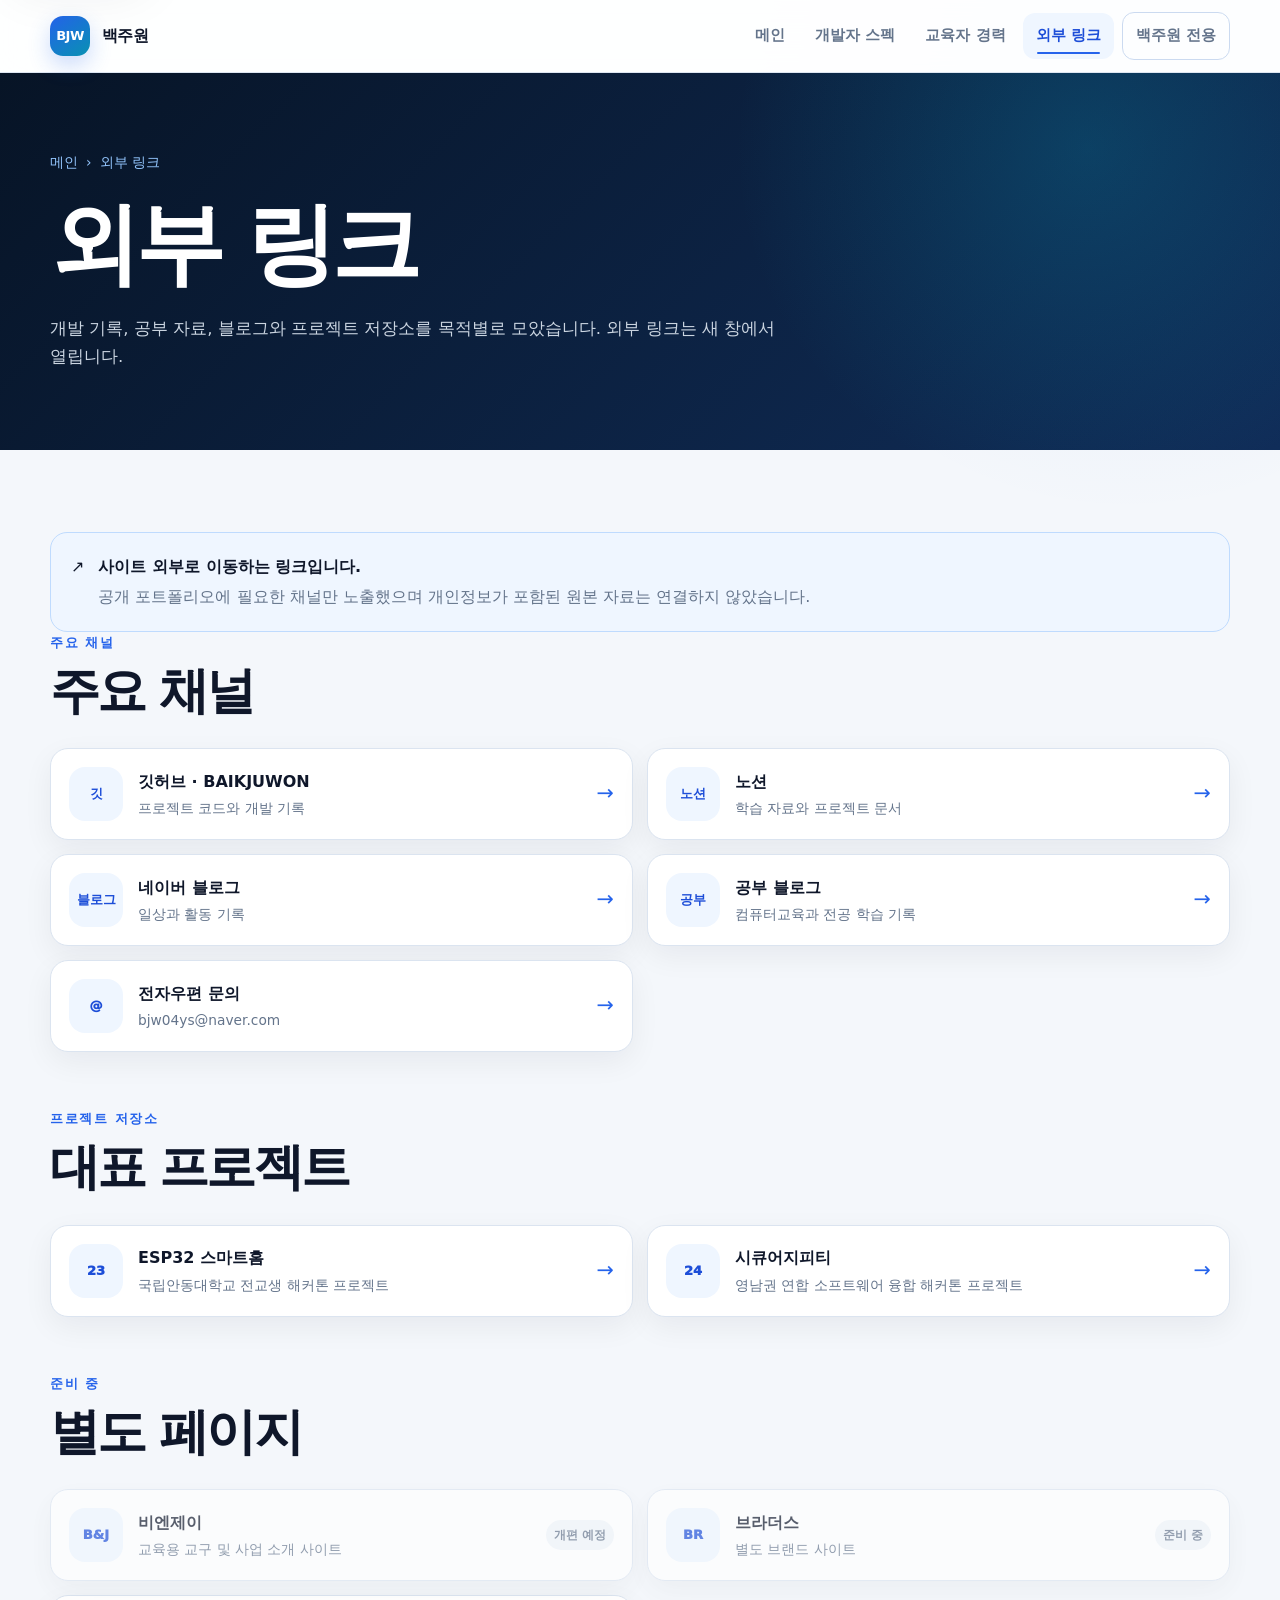
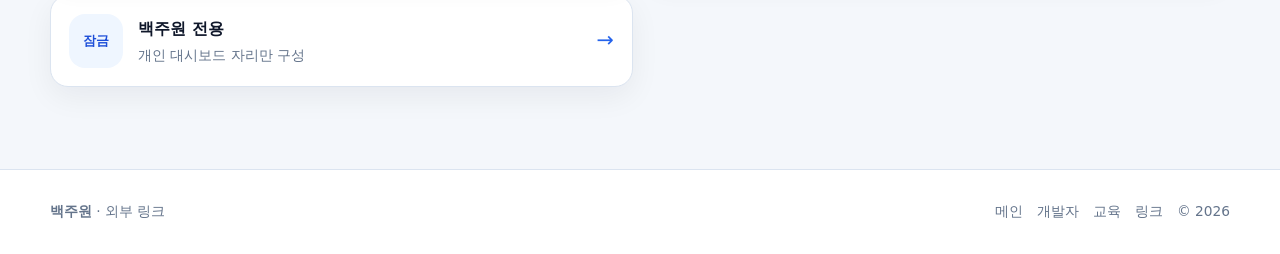
==== links.html @ cc7209dc "Add files via upload" ====
<!doctype html>
<html lang="ko">
<head>
  <meta charset="utf-8">
  <meta name="viewport" content="width=device-width, initial-scale=1">
  <meta name="description" content="백주원의 깃허브, 노션, 블로그와 대표 프로젝트 저장소를 모은 외부 링크 페이지입니다.">
  <meta name="theme-color" content="#071426">
  <title>백주원 | 외부 링크</title>
  <link rel="icon" href="assets/img/favicon.svg" type="image/svg+xml">
  <link rel="stylesheet" href="assets/css/style.css">
  <script defer src="assets/js/main.js"></script>
</head>
<body><a class="skip-link" href="#main">본문으로 이동</a>
<nav class="site-nav" aria-label="주요 메뉴">
  <div class="nav-inner">
    <a class="brand" href="index.html"><span class="brand-mark">BJW</span><span>백주원</span></a>
    <button class="nav-toggle" type="button" aria-label="메뉴 열기" aria-expanded="false"><span></span></button>
    <div class="nav-links"><a class="" href="index.html">메인</a><a class="" href="developer.html">개발자 스펙</a><a class="" href="educator.html">교육자 경력</a><a class="is-active " href="links.html">외부 링크</a><a class="private-link" href="private.html">백주원 전용</a></div>
  </div>
</nav>
<main id="main"><header class="page-hero"><div class="shell"><div class="breadcrumb"><a href="index.html">메인</a><span>›</span><span>외부 링크</span></div><h1>외부 링크</h1><p class="lead">개발 기록, 공부 자료, 블로그와 프로젝트 저장소를 목적별로 모았습니다. 외부 링크는 새 창에서 열립니다.</p></div></header>
<section class="section"><div class="shell">
  <div class="notice reveal"><div>↗</div><div><strong>사이트 외부로 이동하는 링크입니다.</strong><p>공개 포트폴리오에 필요한 채널만 노출했으며 개인정보가 포함된 원본 자료는 연결하지 않았습니다.</p></div></div>
  <div class="link-group reveal"><div class="section-heading"><div><p class="eyebrow">주요 채널</p><h2>주요 채널</h2></div></div><div class="link-grid">
    <a class="link-card" href="https://github.com/BAIKJUWON" target="_blank" rel="noopener"><span class="link-symbol">깃</span><div><strong>깃허브 · BAIKJUWON</strong><p>프로젝트 코드와 개발 기록</p></div><span class="link-arrow">→</span></a>
    <a class="link-card" href="https://baikjuwon.notion.site" target="_blank" rel="noopener"><span class="link-symbol">노션</span><div><strong>노션</strong><p>학습 자료와 프로젝트 문서</p></div><span class="link-arrow">→</span></a>
    <a class="link-card" href="https://blog.naver.com/bjw04ys" target="_blank" rel="noopener"><span class="link-symbol">블로그</span><div><strong>네이버 블로그</strong><p>일상과 활동 기록</p></div><span class="link-arrow">→</span></a>
    <a class="link-card" href="https://blog.naver.com/comedubjw" target="_blank" rel="noopener"><span class="link-symbol">공부</span><div><strong>공부 블로그</strong><p>컴퓨터교육과 전공 학습 기록</p></div><span class="link-arrow">→</span></a>
    <a class="link-card" href="mailto:bjw04ys@naver.com"><span class="link-symbol">@</span><div><strong>전자우편 문의</strong><p>bjw04ys@naver.com</p></div><span class="link-arrow">→</span></a>
  </div></div>
  <div class="link-group reveal"><div class="section-heading"><div><p class="eyebrow">프로젝트 저장소</p><h2>대표 프로젝트</h2></div></div><div class="link-grid">
    <a class="link-card" href="https://github.com/BAIKJUWON/AnuHackerton" target="_blank" rel="noopener"><span class="link-symbol">23</span><div><strong>ESP32 스마트홈</strong><p>국립안동대학교 전교생 해커톤 프로젝트</p></div><span class="link-arrow">→</span></a>
    <a class="link-card" href="https://github.com/BAIKJUWON/Anu-Dong-a-Hackerton" target="_blank" rel="noopener"><span class="link-symbol">24</span><div><strong>시큐어지피티</strong><p>영남권 연합 소프트웨어 융합 해커톤 프로젝트</p></div><span class="link-arrow">→</span></a>
  </div></div>
  <div class="link-group reveal"><div class="section-heading"><div><p class="eyebrow">준비 중</p><h2>별도 페이지</h2></div></div><div class="link-grid">
    <div class="link-card disabled"><span class="link-symbol">B&amp;J</span><div><strong>비엔제이</strong><p>교육용 교구 및 사업 소개 사이트</p></div><span class="status-chip">개편 예정</span></div>
    <div class="link-card disabled"><span class="link-symbol">BR</span><div><strong>브라더스</strong><p>별도 브랜드 사이트</p></div><span class="status-chip">준비 중</span></div>
    <a class="link-card" href="private.html"><span class="link-symbol">잠금</span><div><strong>백주원 전용</strong><p>개인 대시보드 자리만 구성</p></div><span class="link-arrow">→</span></a>
  </div></div>
</div></section></main><footer class="footer"><div class="shell footer-inner"><div><strong>백주원</strong> · 외부 링크</div><div class="footer-links"><a href="index.html">메인</a><a href="developer.html">개발자</a><a href="educator.html">교육</a><a href="links.html">링크</a><span>© <span data-year></span></span></div></div></footer>
</body>
</html>
---- assets/css/style.css ----
:root {
  --bg: #f4f7fb;
  --surface: #ffffff;
  --surface-soft: #eef4ff;
  --navy: #071426;
  --navy-2: #0d2344;
  --ink: #0f172a;
  --ink-soft: #334155;
  --muted: #64748b;
  --line: #dbe4f0;
  --blue: #2563eb;
  --blue-strong: #1d4ed8;
  --cyan: #0891b2;
  --green: #15803d;
  --gold: #b7791f;
  --danger: #dc2626;
  --shadow: 0 18px 55px rgba(15, 23, 42, .09);
  --shadow-soft: 0 10px 30px rgba(15, 23, 42, .06);
  --radius-xl: 30px;
  --radius-lg: 22px;
  --radius-md: 15px;
  --shell: 1180px;
}

* { box-sizing: border-box; }
html { scroll-behavior: smooth; }
body {
  margin: 0;
  color: var(--ink);
  background:
    radial-gradient(circle at 88% 7%, rgba(37, 99, 235, .08), transparent 24rem),
    var(--bg);
  font-family: system-ui, -apple-system, BlinkMacSystemFont, "Segoe UI", "Noto Sans KR", sans-serif;
  line-height: 1.72;
  word-break: keep-all;
}
a { color: inherit; text-decoration: none; }
img { display: block; max-width: 100%; }
button { font: inherit; }
::selection { background: #bfdbfe; color: #172554; }

.skip-link {
  position: fixed;
  left: 16px;
  top: -80px;
  z-index: 5000;
  padding: 10px 14px;
  border-radius: 10px;
  background: #fff;
  color: var(--blue);
  box-shadow: var(--shadow);
}
.skip-link:focus { top: 16px; }

.shell { width: min(calc(100% - 40px), var(--shell)); margin: 0 auto; }

.site-nav {
  position: sticky;
  top: 0;
  z-index: 1000;
  border-bottom: 1px solid rgba(219, 228, 240, .9);
  background: rgba(255, 255, 255, .9);
  backdrop-filter: blur(18px);
}
.nav-inner {
  width: min(calc(100% - 40px), var(--shell));
  min-height: 72px;
  margin: 0 auto;
  display: flex;
  align-items: center;
  justify-content: space-between;
  gap: 26px;
}
.brand {
  display: inline-flex;
  align-items: center;
  gap: 12px;
  font-size: 1.02rem;
  font-weight: 900;
  letter-spacing: -.035em;
}
.brand-mark {
  display: grid;
  place-items: center;
  width: 40px;
  height: 40px;
  border-radius: 13px;
  color: #fff;
  background: linear-gradient(145deg, var(--blue), var(--cyan));
  box-shadow: 0 9px 22px rgba(37, 99, 235, .24);
  font-size: .82rem;
}
.nav-links { display: flex; align-items: center; gap: 4px; }
.nav-links a {
  position: relative;
  padding: 10px 13px;
  border-radius: 12px;
  color: var(--muted);
  font-size: .93rem;
  font-weight: 750;
  transition: .18s ease;
}
.nav-links a:hover,
.nav-links a.is-active { color: var(--blue-strong); background: #eff6ff; }
.nav-links a.is-active::after {
  content: "";
  position: absolute;
  left: 14px;
  right: 14px;
  bottom: 5px;
  height: 2px;
  border-radius: 999px;
  background: var(--blue);
}
.nav-links .private-link { margin-left: 4px; border: 1px solid #cbdaf0; }
.nav-toggle {
  display: none;
  width: 44px;
  height: 44px;
  border: 1px solid var(--line);
  border-radius: 13px;
  background: #fff;
  color: var(--ink);
  cursor: pointer;
}
.nav-toggle span,
.nav-toggle::before,
.nav-toggle::after {
  content: "";
  display: block;
  width: 20px;
  height: 2px;
  margin: 4px auto;
  border-radius: 999px;
  background: currentColor;
}

.hero {
  position: relative;
  overflow: hidden;
  color: #fff;
  background:
    radial-gradient(circle at 76% 24%, rgba(8, 145, 178, .28), transparent 22rem),
    radial-gradient(circle at 20% 85%, rgba(37, 99, 235, .35), transparent 26rem),
    linear-gradient(140deg, #07101f 0%, #0c1830 54%, #102a51 100%);
}
.hero::before {
  content: "";
  position: absolute;
  inset: 0;
  opacity: .22;
  background-image:
    linear-gradient(rgba(255,255,255,.06) 1px, transparent 1px),
    linear-gradient(90deg, rgba(255,255,255,.06) 1px, transparent 1px);
  background-size: 42px 42px;
  mask-image: linear-gradient(to bottom, #000, transparent 85%);
}
.hero-inner {
  position: relative;
  z-index: 1;
  min-height: 650px;
  display: grid;
  grid-template-columns: 1.35fr .65fr;
  align-items: center;
  gap: 68px;
  padding: 88px 0;
}
.kicker {
  display: inline-flex;
  align-items: center;
  gap: 9px;
  margin-bottom: 18px;
  padding: 8px 13px;
  border: 1px solid rgba(255,255,255,.16);
  border-radius: 999px;
  background: rgba(255,255,255,.07);
  color: #bfdbfe;
  font-size: .84rem;
  font-weight: 800;
}
.live-dot {
  width: 8px;
  height: 8px;
  border-radius: 50%;
  background: #22c55e;
  box-shadow: 0 0 0 6px rgba(34,197,94,.15);
}
.hero h1 {
  margin: 0;
  max-width: 760px;
  font-size: clamp(3.45rem, 8vw, 7.2rem);
  line-height: .96;
  letter-spacing: -.075em;
}
.hero h1 span {
  display: block;
  margin-top: 20px;
  color: #93c5fd;
  font-size: .30em;
  line-height: 1.4;
  letter-spacing: -.02em;
}
.hero-desc { max-width: 720px; color: #cbd5e1; font-size: 1.05rem; }
.hero-actions { display: flex; flex-wrap: wrap; gap: 12px; margin-top: 30px; }
.profile-panel {
  position: relative;
  padding: 24px;
  border: 1px solid rgba(255,255,255,.16);
  border-radius: 30px;
  background: rgba(255,255,255,.09);
  box-shadow: 0 28px 70px rgba(0,0,0,.28);
  backdrop-filter: blur(14px);
}
.profile-frame {
  overflow: hidden;
  aspect-ratio: 4 / 5;
  border-radius: 22px;
  background: #dbeafe;
}
.profile-frame img { width: 100%; height: 100%; object-fit: cover; }
.profile-meta h2 { margin: 19px 0 6px; font-size: 1.7rem; }
.profile-meta p { margin: 0; color: #cbd5e1; }
.profile-tags { display: flex; flex-wrap: wrap; gap: 7px; margin-top: 14px; }
.profile-tags span {
  padding: 6px 9px;
  border: 1px solid rgba(255,255,255,.15);
  border-radius: 999px;
  color: #dbeafe;
  font-size: .78rem;
}
.signature { width: 120px; margin: 18px 0 0 auto; opacity: .9; filter: brightness(0) invert(1); }

.btn {
  display: inline-flex;
  align-items: center;
  justify-content: center;
  min-height: 45px;
  padding: 11px 18px;
  border: 1px solid transparent;
  border-radius: 13px;
  font-weight: 850;
  transition: transform .18s ease, background .18s ease, border-color .18s ease;
}
.btn:hover { transform: translateY(-2px); }
.btn-primary { background: #fff; color: var(--blue-strong); }
.btn-blue { background: var(--blue); color: #fff; }
.btn-outline { border-color: rgba(255,255,255,.34); color: #fff; background: rgba(255,255,255,.05); }
.btn-light { border-color: var(--line); background: #fff; color: var(--blue-strong); }
.btn-sm { min-height: 38px; padding: 8px 13px; border-radius: 11px; font-size: .86rem; }

.section { padding: 82px 0; }
.section.compact { padding: 50px 0; }
.section-heading {
  display: flex;
  align-items: end;
  justify-content: space-between;
  gap: 24px;
  margin-bottom: 28px;
}
.eyebrow {
  margin: 0 0 8px;
  color: var(--blue);
  font-size: .8rem;
  font-weight: 900;
  letter-spacing: .13em;
}
.section-heading h2,
.page-hero h1,
.resume-section-title h2 { margin: 0; line-height: 1.16; letter-spacing: -.055em; }
.section-heading h2 { font-size: clamp(2rem, 4vw, 3.15rem); }
.section-heading > p { max-width: 560px; margin: 0; color: var(--muted); }

.grid { display: grid; gap: 20px; }
.grid-2 { grid-template-columns: repeat(2, minmax(0, 1fr)); }
.grid-3 { grid-template-columns: repeat(3, minmax(0, 1fr)); }
.grid-4 { grid-template-columns: repeat(4, minmax(0, 1fr)); }
.bento { grid-template-columns: 1.15fr .85fr .85fr; }
.card {
  padding: 26px;
  border: 1px solid var(--line);
  border-radius: var(--radius-lg);
  background: var(--surface);
  box-shadow: var(--shadow-soft);
}
.card.dark { color: #fff; border-color: #1f3658; background: linear-gradient(145deg, var(--navy), var(--navy-2)); }
.card.accent { border-color: #bfdbfe; background: linear-gradient(145deg, #eff6ff, #f8fbff); }
.card h3 { margin: 15px 0 9px; font-size: 1.34rem; letter-spacing: -.035em; }
.card p { margin: 0; color: var(--muted); }
.card.dark p { color: #cbd5e1; }
.icon-box {
  display: grid;
  place-items: center;
  width: 52px;
  height: 52px;
  border-radius: 16px;
  background: #dbeafe;
  color: var(--blue-strong);
  font-weight: 900;
}
.card.dark .icon-box { background: rgba(255,255,255,.1); color: #93c5fd; }
.card-link { display: inline-flex; margin-top: 22px; color: var(--blue-strong); font-weight: 850; }
.card.dark .card-link { color: #93c5fd; }
.metric { color: var(--blue-strong); font-size: 2rem; font-weight: 950; letter-spacing: -.05em; }
.metric-label { display: block; margin-top: 4px; color: var(--muted); font-size: .9rem; }
.quick-strip { margin-top: -42px; position: relative; z-index: 5; }
.quick-list { display: grid; grid-template-columns: repeat(4, minmax(0, 1fr)); }
.quick-item { display: flex; gap: 12px; padding: 10px 18px; border-right: 1px solid var(--line); }
.quick-item:last-child { border-right: 0; }
.quick-number { color: var(--blue); font-weight: 950; }
.quick-item strong, .quick-item span { display: block; }
.quick-item div span { color: var(--muted); font-size: .84rem; }

.page-hero {
  padding: 78px 0;
  color: #fff;
  background:
    radial-gradient(circle at 85% 20%, rgba(8, 145, 178, .25), transparent 22rem),
    linear-gradient(135deg, #071426, #102d59);
}
.page-hero h1 { font-size: clamp(2.8rem, 7vw, 5.6rem); }
.page-hero .lead { max-width: 790px; margin: 18px 0 0; color: #cbd5e1; font-size: 1.04rem; }
.breadcrumb { display: flex; gap: 8px; margin-bottom: 18px; color: #93c5fd; font-size: .86rem; }

.tag-list { display: flex; flex-wrap: wrap; gap: 8px; }
.tag {
  display: inline-flex;
  align-items: center;
  min-height: 31px;
  padding: 5px 10px;
  border: 1px solid var(--line);
  border-radius: 999px;
  background: #f8fafc;
  color: var(--ink-soft);
  font-size: .79rem;
  font-weight: 800;
}
.tag.blue { border-color: #bfdbfe; background: #eff6ff; color: var(--blue-strong); }
.tag.green { border-color: #bbf7d0; background: #f0fdf4; color: var(--green); }
.tag.gold { border-color: #fde68a; background: #fffbeb; color: var(--gold); }

/* 이력서 공통 */
.resume-hero {
  color: #fff;
  background:
    radial-gradient(circle at 82% 18%, rgba(8,145,178,.24), transparent 22rem),
    linear-gradient(140deg, #071426, #102d59);
}
.resume-hero-inner {
  min-height: 390px;
  display: grid;
  grid-template-columns: 180px 1fr 230px;
  align-items: center;
  gap: 34px;
  padding: 62px 0;
}
.resume-profile-photo {
  overflow: hidden;
  width: 180px;
  height: 220px;
  border: 4px solid rgba(255,255,255,.84);
  border-radius: 22px;
  box-shadow: 0 18px 45px rgba(0,0,0,.28);
  background: #dbeafe;
}
.resume-profile-photo img { width: 100%; height: 100%; object-fit: cover; }
.resume-kicker { margin: 0 0 8px; color: #93c5fd; font-weight: 900; }
.resume-intro h1 { margin: 0; font-size: clamp(3rem, 7vw, 5.8rem); line-height: 1; letter-spacing: -.07em; }
.resume-role { margin: 12px 0; color: #dbeafe; font-size: 1.05rem; font-weight: 800; }
.resume-summary { max-width: 720px; margin: 0; color: #cbd5e1; }
.resume-contact { display: flex; flex-wrap: wrap; gap: 9px; margin-top: 22px; }
.resume-contact a {
  padding: 8px 12px;
  border: 1px solid rgba(255,255,255,.22);
  border-radius: 10px;
  color: #e2e8f0;
  font-size: .84rem;
  font-weight: 800;
}
.resume-target {
  padding: 22px;
  border: 1px solid rgba(255,255,255,.16);
  border-radius: 20px;
  background: rgba(255,255,255,.08);
}
.resume-target span { display: block; color: #93c5fd; font-size: .78rem; font-weight: 900; }
.resume-target strong { display: block; margin: 5px 0; font-size: 1.25rem; }
.resume-target p { margin: 0; color: #cbd5e1; font-size: .86rem; }
.resume-layout {
  display: grid;
  grid-template-columns: 300px minmax(0, 1fr);
  gap: 34px;
  padding-top: 52px;
  padding-bottom: 82px;
}
.resume-sidebar { align-self: start; }
.resume-side-section,
.resume-section {
  padding: 25px;
  border: 1px solid var(--line);
  border-radius: 22px;
  background: #fff;
  box-shadow: var(--shadow-soft);
}
.resume-side-section + .resume-side-section,
.resume-section + .resume-section { margin-top: 20px; }
.resume-side-section h2 { margin: 0 0 18px; font-size: 1.05rem; letter-spacing: -.02em; }
.resume-skill-group + .resume-skill-group { margin-top: 20px; }
.resume-skill-group h3 { margin: 0 0 9px; color: var(--blue-strong); font-size: .82rem; }
.resume-plain-list { margin: 0; padding-left: 18px; color: var(--ink-soft); font-size: .88rem; }
.resume-plain-list li + li { margin-top: 5px; }
.resume-small { margin: 0; color: var(--muted); font-size: .88rem; }
.resume-side-item + .resume-side-item { margin-top: 20px; padding-top: 20px; border-top: 1px dashed var(--line); }
.resume-side-item strong, .resume-side-item p, .resume-side-item small { display: block; }
.resume-side-item p { margin: 4px 0; color: var(--ink-soft); }
.resume-side-item small { color: var(--muted); }
.resume-side-date { display: block; margin-bottom: 5px; color: var(--blue); font-size: .78rem; font-weight: 900; }
.resume-certificate-list { display: grid; gap: 8px; }
.resume-certificate-list a {
  display: flex;
  justify-content: space-between;
  gap: 10px;
  padding: 10px 12px;
  border: 1px solid var(--line);
  border-radius: 12px;
  background: #f8fafc;
  font-size: .82rem;
}
.resume-certificate-list a span { color: var(--muted); }
.resume-section-title { display: flex; align-items: center; gap: 14px; margin-bottom: 22px; }
.resume-section-title > span {
  display: grid;
  place-items: center;
  width: 42px;
  height: 42px;
  flex: 0 0 auto;
  border-radius: 13px;
  background: #eff6ff;
  color: var(--blue-strong);
  font-weight: 950;
}
.resume-section-title p { margin: 0; color: var(--blue); font-size: .75rem; font-weight: 900; }
.resume-section-title h2 { font-size: 1.6rem; }
.resume-strength-grid { display: grid; grid-template-columns: repeat(3, minmax(0, 1fr)); gap: 13px; }
.resume-strength-grid article { padding: 17px; border-radius: 16px; background: #f8fafc; }
.resume-strength-grid strong { display: block; margin-bottom: 7px; }
.resume-strength-grid p { margin: 0; color: var(--muted); font-size: .88rem; }
.resume-project-entry,
.resume-career-table article,
.resume-entry {
  display: grid;
  grid-template-columns: 120px minmax(0, 1fr);
  gap: 22px;
  padding: 22px 0;
  border-top: 1px solid var(--line);
}
.resume-project-entry:first-child,
.resume-career-table article:first-child,
.resume-entry:first-of-type { border-top: 0; padding-top: 0; }
.resume-entry-date,
.resume-career-date,
.resume-date { color: var(--blue-strong); font-weight: 900; font-size: .88rem; }
.resume-entry-head { display: flex; justify-content: space-between; gap: 16px; }
.resume-entry-head h3,
.resume-career-table h3,
.resume-entry-body h3 { margin: 0; font-size: 1.18rem; letter-spacing: -.025em; }
.resume-entry-sub,
.resume-role { margin: 4px 0 0; color: var(--muted); font-size: .88rem; }
.resume-project-entry ul,
.resume-career-table ul,
.resume-entry-body ul { margin: 12px 0 0; padding-left: 18px; color: var(--ink-soft); }
.resume-project-entry li + li,
.resume-career-table li + li,
.resume-entry-body li + li { margin-top: 5px; }
.resume-status,
.resume-highlight,
.resume-award {
  display: inline-flex;
  align-items: center;
  width: fit-content;
  height: 28px;
  padding: 4px 9px;
  border-radius: 999px;
  background: #eff6ff;
  color: var(--blue-strong);
  font-size: .72rem;
  font-weight: 900;
}
.resume-status.award,
.resume-award { background: #fffbeb; color: var(--gold); }
.resume-tech { margin-top: 13px; color: var(--blue-strong); font-size: .8rem; font-weight: 850; }
.resume-entry-actions { display: flex; flex-wrap: wrap; gap: 8px; margin-top: 14px; }
.resume-entry-actions a,
.resume-inline-link {
  display: inline-flex;
  padding: 7px 10px;
  border-radius: 9px;
  background: #eff6ff;
  color: var(--blue-strong);
  font-size: .8rem;
  font-weight: 850;
}
.resume-key-point { margin-top: 14px; padding: 15px; border-radius: 14px; background: #eff6ff; }
.resume-key-point strong, .resume-key-point span { display: block; }
.resume-key-point span { margin-top: 3px; color: var(--muted); font-size: .82rem; }
.resume-goal-section p { color: var(--muted); }
.resume-profile { display: flex; align-items: center; gap: 14px; }
.resume-profile img { width: 70px; height: 86px; object-fit: cover; border-radius: 14px; }
.resume-name { margin: 0; font-size: 1.2rem; font-weight: 950; }
.resume-title { margin: 3px 0 0; color: var(--muted); font-size: .84rem; }
.resume-summary-block { margin-top: 22px; }
.resume-side-block { margin-top: 24px; padding-top: 24px; border-top: 1px solid var(--line); }
.resume-side-block h2 { margin: 0 0 12px; font-size: 1rem; }
.privacy-note {
  padding: 14px;
  border-radius: 13px;
  background: #fff7ed;
  color: #9a3412;
  font-size: .82rem;
}

/* 프로젝트 상세 */
.project-hero { padding: 72px 0; color: #fff; background: linear-gradient(140deg, #071426, #123563); }
.project-hero h1 { margin: 0; font-size: clamp(2.6rem, 7vw, 5.1rem); letter-spacing: -.06em; }
.project-hero p { max-width: 760px; color: #cbd5e1; }
.project-meta { display: flex; flex-wrap: wrap; gap: 8px; margin-top: 18px; }
.project-meta span { padding: 7px 10px; border: 1px solid rgba(255,255,255,.18); border-radius: 999px; color: #dbeafe; font-size: .8rem; }
.project-layout { display: grid; grid-template-columns: minmax(0, 1fr) 280px; gap: 28px; padding: 58px 0 82px; }
.project-section { padding: 26px; border: 1px solid var(--line); border-radius: 22px; background: #fff; box-shadow: var(--shadow-soft); }
.project-section + .project-section { margin-top: 18px; }
.project-section h2 { margin: 0 0 16px; font-size: 1.45rem; }
.project-section p { color: var(--ink-soft); }
.feature-list { display: grid; grid-template-columns: repeat(2, minmax(0, 1fr)); gap: 12px; }
.feature-box { padding: 17px; border-radius: 15px; background: #f8fafc; }
.feature-box h3 { margin: 0 0 8px; font-size: 1rem; }
.feature-box p { margin: 0; color: var(--muted); font-size: .88rem; }
.project-aside { align-self: start; position: sticky; top: 96px; }
.project-aside .card + .card { margin-top: 16px; }
.project-aside h3 { margin-top: 0; }
.award-image { overflow: hidden; border-radius: 16px; border: 1px solid var(--line); background: #f8fafc; }
.award-image img { width: 100%; }
.code-panel { overflow-x: auto; padding: 18px; border-radius: 15px; background: #071426; color: #dbeafe; }
.code-panel pre { margin: 0; font: 13px/1.65 ui-monospace, SFMono-Regular, Menlo, Consolas, monospace; white-space: pre; }

/* 링크 */
.notice { display: flex; gap: 14px; padding: 20px; border: 1px solid #bfdbfe; border-radius: 17px; background: #eff6ff; }
.notice strong { display: block; }
.notice p { margin: 3px 0 0; color: var(--muted); }
.link-group + .link-group { margin-top: 56px; }
.link-grid { display: grid; grid-template-columns: repeat(2, minmax(0, 1fr)); gap: 14px; }
.link-card {
  display: grid;
  grid-template-columns: 54px 1fr auto;
  align-items: center;
  gap: 15px;
  padding: 18px;
  border: 1px solid var(--line);
  border-radius: 18px;
  background: #fff;
  box-shadow: var(--shadow-soft);
  transition: transform .18s ease, border-color .18s ease;
}
.link-card:hover { transform: translateY(-2px); border-color: #93c5fd; }
.link-card.disabled { opacity: .68; }
.link-symbol {
  display: grid;
  place-items: center;
  width: 54px;
  height: 54px;
  border-radius: 16px;
  background: #eff6ff;
  color: var(--blue-strong);
  font-size: .82rem;
  font-weight: 950;
}
.link-card strong { display: block; }
.link-card p { margin: 2px 0 0; color: var(--muted); font-size: .86rem; }
.link-arrow { color: var(--blue); font-size: 1.3rem; }
.status-chip { padding: 5px 8px; border-radius: 999px; background: #f1f5f9; color: var(--muted); font-size: .73rem; font-weight: 800; }

/* 비공개 자리 */
.private-hero { min-height: calc(100vh - 72px); display: grid; place-items: center; padding: 60px 0; }
.private-card { max-width: 760px; padding: 42px; text-align: center; }
.private-lock {
  display: grid;
  place-items: center;
  width: 74px;
  height: 74px;
  margin: 0 auto 18px;
  border-radius: 22px;
  background: #eff6ff;
  color: var(--blue-strong);
  font-weight: 950;
}
.private-card h1 { margin: 0; font-size: clamp(2.2rem, 6vw, 4.5rem); letter-spacing: -.06em; }
.private-card p { color: var(--muted); }

.footer { border-top: 1px solid var(--line); background: #fff; }
.footer-inner { min-height: 84px; display: flex; align-items: center; justify-content: space-between; gap: 20px; color: var(--muted); font-size: .86rem; }
.footer-links { display: flex; flex-wrap: wrap; gap: 14px; }

.reveal { opacity: 0; transform: translateY(12px); transition: opacity .45s ease, transform .45s ease; }
.reveal.is-visible { opacity: 1; transform: none; }

@media (max-width: 980px) {
  .hero-inner { grid-template-columns: 1fr; min-height: auto; }
  .profile-panel { max-width: 430px; }
  .bento, .grid-4, .quick-list { grid-template-columns: repeat(2, minmax(0, 1fr)); }
  .quick-item:nth-child(2) { border-right: 0; }
  .quick-item:nth-child(-n+2) { border-bottom: 1px solid var(--line); }
  .resume-hero-inner { grid-template-columns: 150px 1fr; }
  .resume-target { grid-column: 1 / -1; }
  .resume-layout { grid-template-columns: 1fr; }
  .resume-sidebar { display: grid; grid-template-columns: repeat(2, minmax(0, 1fr)); gap: 20px; }
  .resume-side-section + .resume-side-section { margin-top: 0; }
  .project-layout { grid-template-columns: 1fr; }
  .project-aside { position: static; display: grid; grid-template-columns: repeat(2, minmax(0, 1fr)); gap: 16px; }
  .project-aside .card + .card { margin-top: 0; }
}

@media (max-width: 760px) {
  .nav-toggle { display: block; }
  .nav-links {
    position: absolute;
    left: 20px;
    right: 20px;
    top: 64px;
    display: none;
    padding: 12px;
    border: 1px solid var(--line);
    border-radius: 17px;
    background: #fff;
    box-shadow: var(--shadow);
  }
  .nav-links.is-open { display: grid; }
  .nav-links .private-link { margin-left: 0; }
  .section { padding: 62px 0; }
  .section-heading { display: block; }
  .section-heading > p { margin-top: 12px; }
  .grid-2, .grid-3, .bento, .grid-4, .link-grid { grid-template-columns: 1fr; }
  .quick-list { grid-template-columns: 1fr; }
  .quick-item { border-right: 0; border-bottom: 1px solid var(--line); }
  .quick-item:last-child { border-bottom: 0; }
  .resume-hero-inner { grid-template-columns: 1fr; }
  .resume-profile-photo { width: 145px; height: 178px; }
  .resume-sidebar { grid-template-columns: 1fr; }
  .resume-strength-grid, .feature-list, .project-aside { grid-template-columns: 1fr; }
  .resume-project-entry, .resume-career-table article, .resume-entry { grid-template-columns: 1fr; gap: 8px; }
  .resume-entry-head { display: block; }
  .resume-status { margin-top: 9px; }
  .footer-inner { padding: 20px 0; align-items: flex-start; flex-direction: column; }
}

@media (max-width: 520px) {
  .shell, .nav-inner { width: min(calc(100% - 28px), var(--shell)); }
  .hero-inner { padding: 68px 0; }
  .hero h1 { font-size: 3.1rem; }
  .profile-panel, .card, .resume-side-section, .resume-section, .project-section { padding: 21px; }
  .page-hero { padding: 58px 0; }
  .private-card { padding: 28px 20px; }
}

@media (prefers-reduced-motion: reduce) {
  *, *::before, *::after { scroll-behavior: auto !important; transition: none !important; animation: none !important; }
  .reveal { opacity: 1; transform: none; }
}
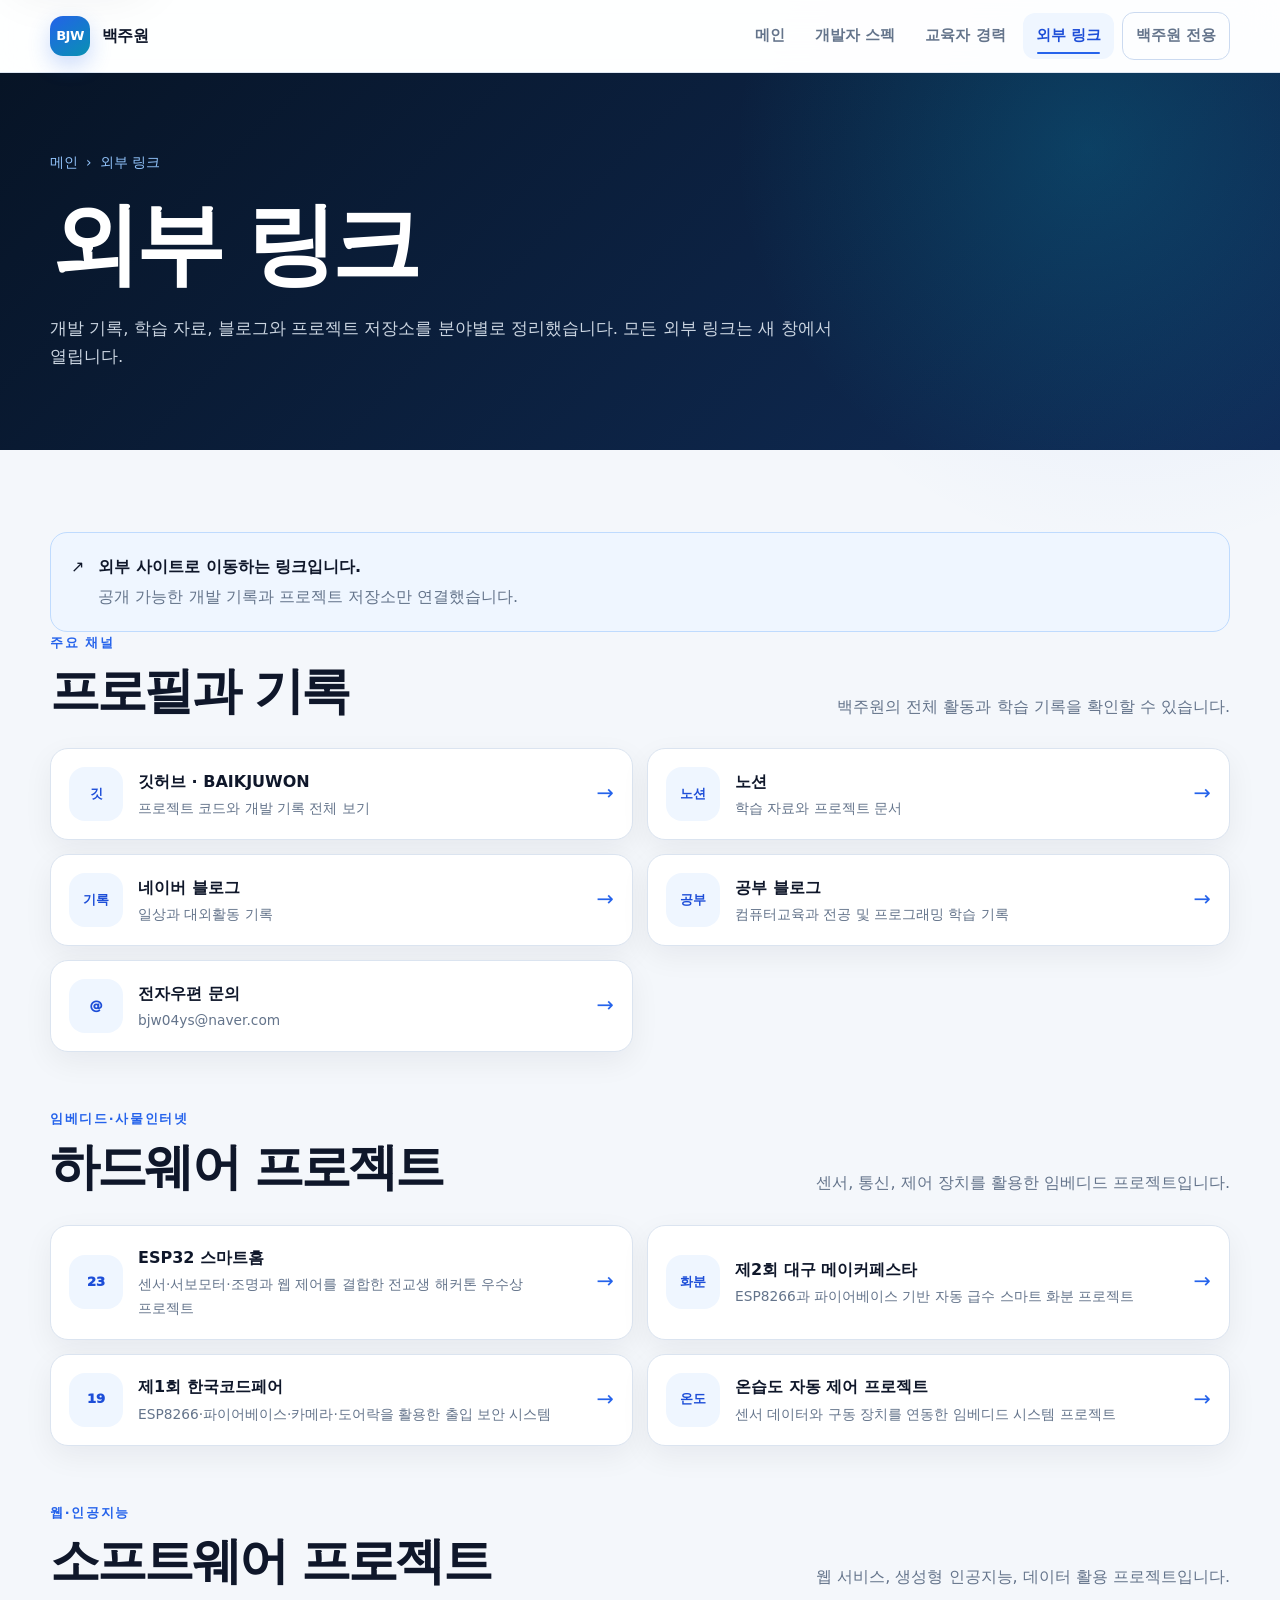
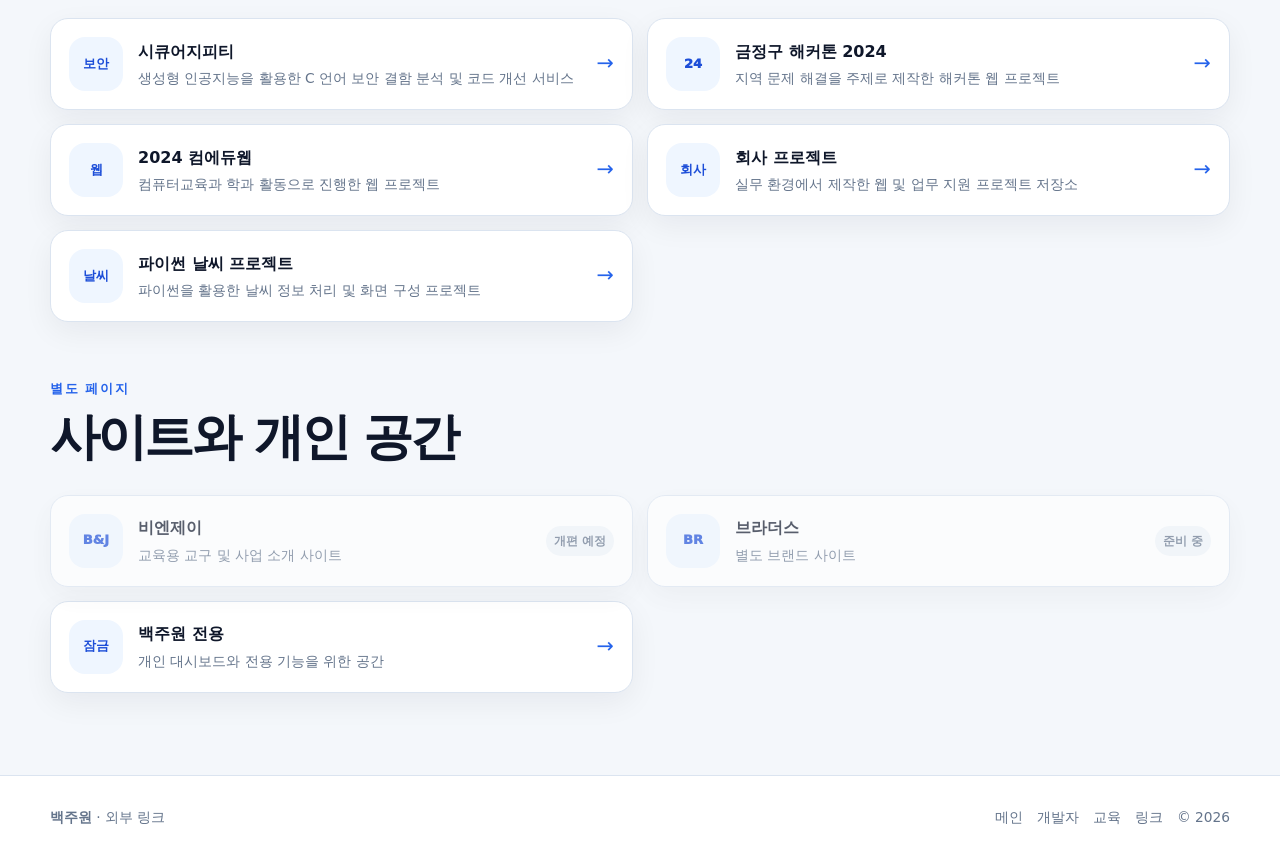
==== commit 8c105e40: "Update links.html" ====
--- a/links.html
+++ b/links.html
@@ -3,40 +3,478 @@
 <head>
   <meta charset="utf-8">
   <meta name="viewport" content="width=device-width, initial-scale=1">
-  <meta name="description" content="백주원의 깃허브, 노션, 블로그와 대표 프로젝트 저장소를 모은 외부 링크 페이지입니다.">
+
+  <meta
+    name="description"
+    content="백주원의 깃허브, 노션, 블로그와 임베디드·웹·인공지능 프로젝트 저장소를 모은 외부 링크 페이지입니다."
+  >
+
   <meta name="theme-color" content="#071426">
+
   <title>백주원 | 외부 링크</title>
-  <link rel="icon" href="assets/img/favicon.svg" type="image/svg+xml">
-  <link rel="stylesheet" href="assets/css/style.css">
-  <script defer src="assets/js/main.js"></script>
+
+  <link
+    rel="icon"
+    href="assets/img/favicon.svg"
+    type="image/svg+xml"
+  >
+
+  <link
+    rel="stylesheet"
+    href="assets/css/style.css"
+  >
+
+  <script
+    defer
+    src="assets/js/main.js"
+  ></script>
 </head>
-<body><a class="skip-link" href="#main">본문으로 이동</a>
+
+<body>
+<a class="skip-link" href="#main">본문으로 이동</a>
+
 <nav class="site-nav" aria-label="주요 메뉴">
   <div class="nav-inner">
-    <a class="brand" href="index.html"><span class="brand-mark">BJW</span><span>백주원</span></a>
-    <button class="nav-toggle" type="button" aria-label="메뉴 열기" aria-expanded="false"><span></span></button>
-    <div class="nav-links"><a class="" href="index.html">메인</a><a class="" href="developer.html">개발자 스펙</a><a class="" href="educator.html">교육자 경력</a><a class="is-active " href="links.html">외부 링크</a><a class="private-link" href="private.html">백주원 전용</a></div>
+
+    <a class="brand" href="index.html">
+      <span class="brand-mark">BJW</span>
+      <span>백주원</span>
+    </a>
+
+    <button
+      class="nav-toggle"
+      type="button"
+      aria-label="메뉴 열기"
+      aria-expanded="false"
+    >
+      <span></span>
+    </button>
+
+    <div class="nav-links">
+      <a href="index.html">메인</a>
+      <a href="developer.html">개발자 스펙</a>
+      <a href="educator.html">교육자 경력</a>
+      <a class="is-active" href="links.html">외부 링크</a>
+      <a class="private-link" href="private.html">백주원 전용</a>
+    </div>
+
   </div>
 </nav>
-<main id="main"><header class="page-hero"><div class="shell"><div class="breadcrumb"><a href="index.html">메인</a><span>›</span><span>외부 링크</span></div><h1>외부 링크</h1><p class="lead">개발 기록, 공부 자료, 블로그와 프로젝트 저장소를 목적별로 모았습니다. 외부 링크는 새 창에서 열립니다.</p></div></header>
-<section class="section"><div class="shell">
-  <div class="notice reveal"><div>↗</div><div><strong>사이트 외부로 이동하는 링크입니다.</strong><p>공개 포트폴리오에 필요한 채널만 노출했으며 개인정보가 포함된 원본 자료는 연결하지 않았습니다.</p></div></div>
-  <div class="link-group reveal"><div class="section-heading"><div><p class="eyebrow">주요 채널</p><h2>주요 채널</h2></div></div><div class="link-grid">
-    <a class="link-card" href="https://github.com/BAIKJUWON" target="_blank" rel="noopener"><span class="link-symbol">깃</span><div><strong>깃허브 · BAIKJUWON</strong><p>프로젝트 코드와 개발 기록</p></div><span class="link-arrow">→</span></a>
-    <a class="link-card" href="https://baikjuwon.notion.site" target="_blank" rel="noopener"><span class="link-symbol">노션</span><div><strong>노션</strong><p>학습 자료와 프로젝트 문서</p></div><span class="link-arrow">→</span></a>
-    <a class="link-card" href="https://blog.naver.com/bjw04ys" target="_blank" rel="noopener"><span class="link-symbol">블로그</span><div><strong>네이버 블로그</strong><p>일상과 활동 기록</p></div><span class="link-arrow">→</span></a>
-    <a class="link-card" href="https://blog.naver.com/comedubjw" target="_blank" rel="noopener"><span class="link-symbol">공부</span><div><strong>공부 블로그</strong><p>컴퓨터교육과 전공 학습 기록</p></div><span class="link-arrow">→</span></a>
-    <a class="link-card" href="mailto:bjw04ys@naver.com"><span class="link-symbol">@</span><div><strong>전자우편 문의</strong><p>bjw04ys@naver.com</p></div><span class="link-arrow">→</span></a>
-  </div></div>
-  <div class="link-group reveal"><div class="section-heading"><div><p class="eyebrow">프로젝트 저장소</p><h2>대표 프로젝트</h2></div></div><div class="link-grid">
-    <a class="link-card" href="https://github.com/BAIKJUWON/AnuHackerton" target="_blank" rel="noopener"><span class="link-symbol">23</span><div><strong>ESP32 스마트홈</strong><p>국립안동대학교 전교생 해커톤 프로젝트</p></div><span class="link-arrow">→</span></a>
-    <a class="link-card" href="https://github.com/BAIKJUWON/Anu-Dong-a-Hackerton" target="_blank" rel="noopener"><span class="link-symbol">24</span><div><strong>시큐어지피티</strong><p>영남권 연합 소프트웨어 융합 해커톤 프로젝트</p></div><span class="link-arrow">→</span></a>
-  </div></div>
-  <div class="link-group reveal"><div class="section-heading"><div><p class="eyebrow">준비 중</p><h2>별도 페이지</h2></div></div><div class="link-grid">
-    <div class="link-card disabled"><span class="link-symbol">B&amp;J</span><div><strong>비엔제이</strong><p>교육용 교구 및 사업 소개 사이트</p></div><span class="status-chip">개편 예정</span></div>
-    <div class="link-card disabled"><span class="link-symbol">BR</span><div><strong>브라더스</strong><p>별도 브랜드 사이트</p></div><span class="status-chip">준비 중</span></div>
-    <a class="link-card" href="private.html"><span class="link-symbol">잠금</span><div><strong>백주원 전용</strong><p>개인 대시보드 자리만 구성</p></div><span class="link-arrow">→</span></a>
-  </div></div>
-</div></section></main><footer class="footer"><div class="shell footer-inner"><div><strong>백주원</strong> · 외부 링크</div><div class="footer-links"><a href="index.html">메인</a><a href="developer.html">개발자</a><a href="educator.html">교육</a><a href="links.html">링크</a><span>© <span data-year></span></span></div></div></footer>
+
+<main id="main">
+
+  <header class="page-hero">
+    <div class="shell">
+
+      <div class="breadcrumb">
+        <a href="index.html">메인</a>
+        <span>›</span>
+        <span>외부 링크</span>
+      </div>
+
+      <h1>외부 링크</h1>
+
+      <p class="lead">
+        개발 기록, 학습 자료, 블로그와 프로젝트 저장소를
+        분야별로 정리했습니다.
+        모든 외부 링크는 새 창에서 열립니다.
+      </p>
+
+    </div>
+  </header>
+
+  <section class="section">
+    <div class="shell">
+
+      <div class="notice reveal">
+        <div>↗</div>
+
+        <div>
+          <strong>외부 사이트로 이동하는 링크입니다.</strong>
+          <p>
+            공개 가능한 개발 기록과 프로젝트 저장소만 연결했습니다.
+          </p>
+        </div>
+      </div>
+
+      <!-- 주요 채널 -->
+      <div class="link-group reveal">
+
+        <div class="section-heading">
+          <div>
+            <p class="eyebrow">주요 채널</p>
+            <h2>프로필과 기록</h2>
+          </div>
+
+          <p>
+            백주원의 전체 활동과 학습 기록을 확인할 수 있습니다.
+          </p>
+        </div>
+
+        <div class="link-grid">
+
+          <a
+            class="link-card"
+            href="https://github.com/BAIKJUWON"
+            target="_blank"
+            rel="noopener noreferrer"
+          >
+            <span class="link-symbol">깃</span>
+
+            <div>
+              <strong>깃허브 · BAIKJUWON</strong>
+              <p>프로젝트 코드와 개발 기록 전체 보기</p>
+            </div>
+
+            <span class="link-arrow">→</span>
+          </a>
+
+          <a
+            class="link-card"
+            href="https://baikjuwon.notion.site"
+            target="_blank"
+            rel="noopener noreferrer"
+          >
+            <span class="link-symbol">노션</span>
+
+            <div>
+              <strong>노션</strong>
+              <p>학습 자료와 프로젝트 문서</p>
+            </div>
+
+            <span class="link-arrow">→</span>
+          </a>
+
+          <a
+            class="link-card"
+            href="https://blog.naver.com/bjw04ys"
+            target="_blank"
+            rel="noopener noreferrer"
+          >
+            <span class="link-symbol">기록</span>
+
+            <div>
+              <strong>네이버 블로그</strong>
+              <p>일상과 대외활동 기록</p>
+            </div>
+
+            <span class="link-arrow">→</span>
+          </a>
+
+          <a
+            class="link-card"
+            href="https://blog.naver.com/comedubjw"
+            target="_blank"
+            rel="noopener noreferrer"
+          >
+            <span class="link-symbol">공부</span>
+
+            <div>
+              <strong>공부 블로그</strong>
+              <p>컴퓨터교육과 전공 및 프로그래밍 학습 기록</p>
+            </div>
+
+            <span class="link-arrow">→</span>
+          </a>
+
+          <a
+            class="link-card"
+            href="mailto:bjw04ys@naver.com"
+          >
+            <span class="link-symbol">@</span>
+
+            <div>
+              <strong>전자우편 문의</strong>
+              <p>bjw04ys@naver.com</p>
+            </div>
+
+            <span class="link-arrow">→</span>
+          </a>
+
+        </div>
+      </div>
+
+      <!-- 임베디드 프로젝트 -->
+      <div class="link-group reveal">
+
+        <div class="section-heading">
+          <div>
+            <p class="eyebrow">임베디드·사물인터넷</p>
+            <h2>하드웨어 프로젝트</h2>
+          </div>
+
+          <p>
+            센서, 통신, 제어 장치를 활용한 임베디드 프로젝트입니다.
+          </p>
+        </div>
+
+        <div class="link-grid">
+
+          <a
+            class="link-card"
+            href="https://github.com/BAIKJUWON/AnuHackerton"
+            target="_blank"
+            rel="noopener noreferrer"
+          >
+            <span class="link-symbol">23</span>
+
+            <div>
+              <strong>ESP32 스마트홈</strong>
+              <p>
+                센서·서보모터·조명과 웹 제어를 결합한
+                전교생 해커톤 우수상 프로젝트
+              </p>
+            </div>
+
+            <span class="link-arrow">→</span>
+          </a>
+
+          <a
+            class="link-card"
+            href="https://github.com/BAIKJUWON/The-2nd-Daegu-Maker-Festa"
+            target="_blank"
+            rel="noopener noreferrer"
+          >
+            <span class="link-symbol">화분</span>
+
+            <div>
+              <strong>제2회 대구 메이커페스타</strong>
+              <p>
+                ESP8266과 파이어베이스 기반
+                자동 급수 스마트 화분 프로젝트
+              </p>
+            </div>
+
+            <span class="link-arrow">→</span>
+          </a>
+
+          <a
+            class="link-card"
+            href="https://github.com/BAIKJUWON/codefair2019"
+            target="_blank"
+            rel="noopener noreferrer"
+          >
+            <span class="link-symbol">19</span>
+
+            <div>
+              <strong>제1회 한국코드페어</strong>
+              <p>
+                ESP8266·파이어베이스·카메라·도어락을 활용한
+                출입 보안 시스템
+              </p>
+            </div>
+
+            <span class="link-arrow">→</span>
+          </a>
+
+          <a
+            class="link-card"
+            href="https://github.com/BAIKJUWON/EM_ANU_project_Summer-Hate"
+            target="_blank"
+            rel="noopener noreferrer"
+          >
+            <span class="link-symbol">온도</span>
+
+            <div>
+              <strong>온습도 자동 제어 프로젝트</strong>
+              <p>
+                센서 데이터와 구동 장치를 연동한
+                임베디드 시스템 프로젝트
+              </p>
+            </div>
+
+            <span class="link-arrow">→</span>
+          </a>
+
+        </div>
+      </div>
+
+      <!-- 웹 및 인공지능 프로젝트 -->
+      <div class="link-group reveal">
+
+        <div class="section-heading">
+          <div>
+            <p class="eyebrow">웹·인공지능</p>
+            <h2>소프트웨어 프로젝트</h2>
+          </div>
+
+          <p>
+            웹 서비스, 생성형 인공지능, 데이터 활용 프로젝트입니다.
+          </p>
+        </div>
+
+        <div class="link-grid">
+
+          <a
+            class="link-card"
+            href="https://github.com/BAIKJUWON/Anu-Dong-a-Hackerton"
+            target="_blank"
+            rel="noopener noreferrer"
+          >
+            <span class="link-symbol">보안</span>
+
+            <div>
+              <strong>시큐어지피티</strong>
+              <p>
+                생성형 인공지능을 활용한 C 언어 보안 결함 분석 및
+                코드 개선 서비스
+              </p>
+            </div>
+
+            <span class="link-arrow">→</span>
+          </a>
+
+          <a
+            class="link-card"
+            href="https://github.com/BAIKJUWON/Geumjeong-gu-Hackathon-2024"
+            target="_blank"
+            rel="noopener noreferrer"
+          >
+            <span class="link-symbol">24</span>
+
+            <div>
+              <strong>금정구 해커톤 2024</strong>
+              <p>
+                지역 문제 해결을 주제로 제작한
+                해커톤 웹 프로젝트
+              </p>
+            </div>
+
+            <span class="link-arrow">→</span>
+          </a>
+
+          <a
+            class="link-card"
+            href="https://github.com/BAIKJUWON/2024comeduweb"
+            target="_blank"
+            rel="noopener noreferrer"
+          >
+            <span class="link-symbol">웹</span>
+
+            <div>
+              <strong>2024 컴에듀웹</strong>
+              <p>
+                컴퓨터교육과 학과 활동으로 진행한
+                웹 프로젝트
+              </p>
+            </div>
+
+            <span class="link-arrow">→</span>
+          </a>
+
+          <a
+            class="link-card"
+            href="https://github.com/BAIKJUWON/company_project"
+            target="_blank"
+            rel="noopener noreferrer"
+          >
+            <span class="link-symbol">회사</span>
+
+            <div>
+              <strong>회사 프로젝트</strong>
+              <p>
+                실무 환경에서 제작한 웹 및
+                업무 지원 프로젝트 저장소
+              </p>
+            </div>
+
+            <span class="link-arrow">→</span>
+          </a>
+
+          <a
+            class="link-card"
+            href="https://github.com/BAIKJUWON/Weather_PY"
+            target="_blank"
+            rel="noopener noreferrer"
+          >
+            <span class="link-symbol">날씨</span>
+
+            <div>
+              <strong>파이썬 날씨 프로젝트</strong>
+              <p>
+                파이썬을 활용한 날씨 정보 처리 및
+                화면 구성 프로젝트
+              </p>
+            </div>
+
+            <span class="link-arrow">→</span>
+          </a>
+
+        </div>
+      </div>
+
+      <!-- 별도 사이트 -->
+      <div class="link-group reveal">
+
+        <div class="section-heading">
+          <div>
+            <p class="eyebrow">별도 페이지</p>
+            <h2>사이트와 개인 공간</h2>
+          </div>
+        </div>
+
+        <div class="link-grid">
+
+          <div class="link-card disabled">
+            <span class="link-symbol">B&amp;J</span>
+
+            <div>
+              <strong>비엔제이</strong>
+              <p>교육용 교구 및 사업 소개 사이트</p>
+            </div>
+
+            <span class="status-chip">개편 예정</span>
+          </div>
+
+          <div class="link-card disabled">
+            <span class="link-symbol">BR</span>
+
+            <div>
+              <strong>브라더스</strong>
+              <p>별도 브랜드 사이트</p>
+            </div>
+
+            <span class="status-chip">준비 중</span>
+          </div>
+
+          <a
+            class="link-card"
+            href="private.html"
+          >
+            <span class="link-symbol">잠금</span>
+
+            <div>
+              <strong>백주원 전용</strong>
+              <p>개인 대시보드와 전용 기능을 위한 공간</p>
+            </div>
+
+            <span class="link-arrow">→</span>
+          </a>
+
+        </div>
+      </div>
+
+    </div>
+  </section>
+</main>
+
+<footer class="footer">
+  <div class="shell footer-inner">
+
+    <div>
+      <strong>백주원</strong> · 외부 링크
+    </div>
+
+    <div class="footer-links">
+      <a href="index.html">메인</a>
+      <a href="developer.html">개발자</a>
+      <a href="educator.html">교육</a>
+      <a href="links.html">링크</a>
+      <span>© <span data-year></span></span>
+    </div>
+
+  </div>
+</footer>
+
 </body>
-</html>+</html>
